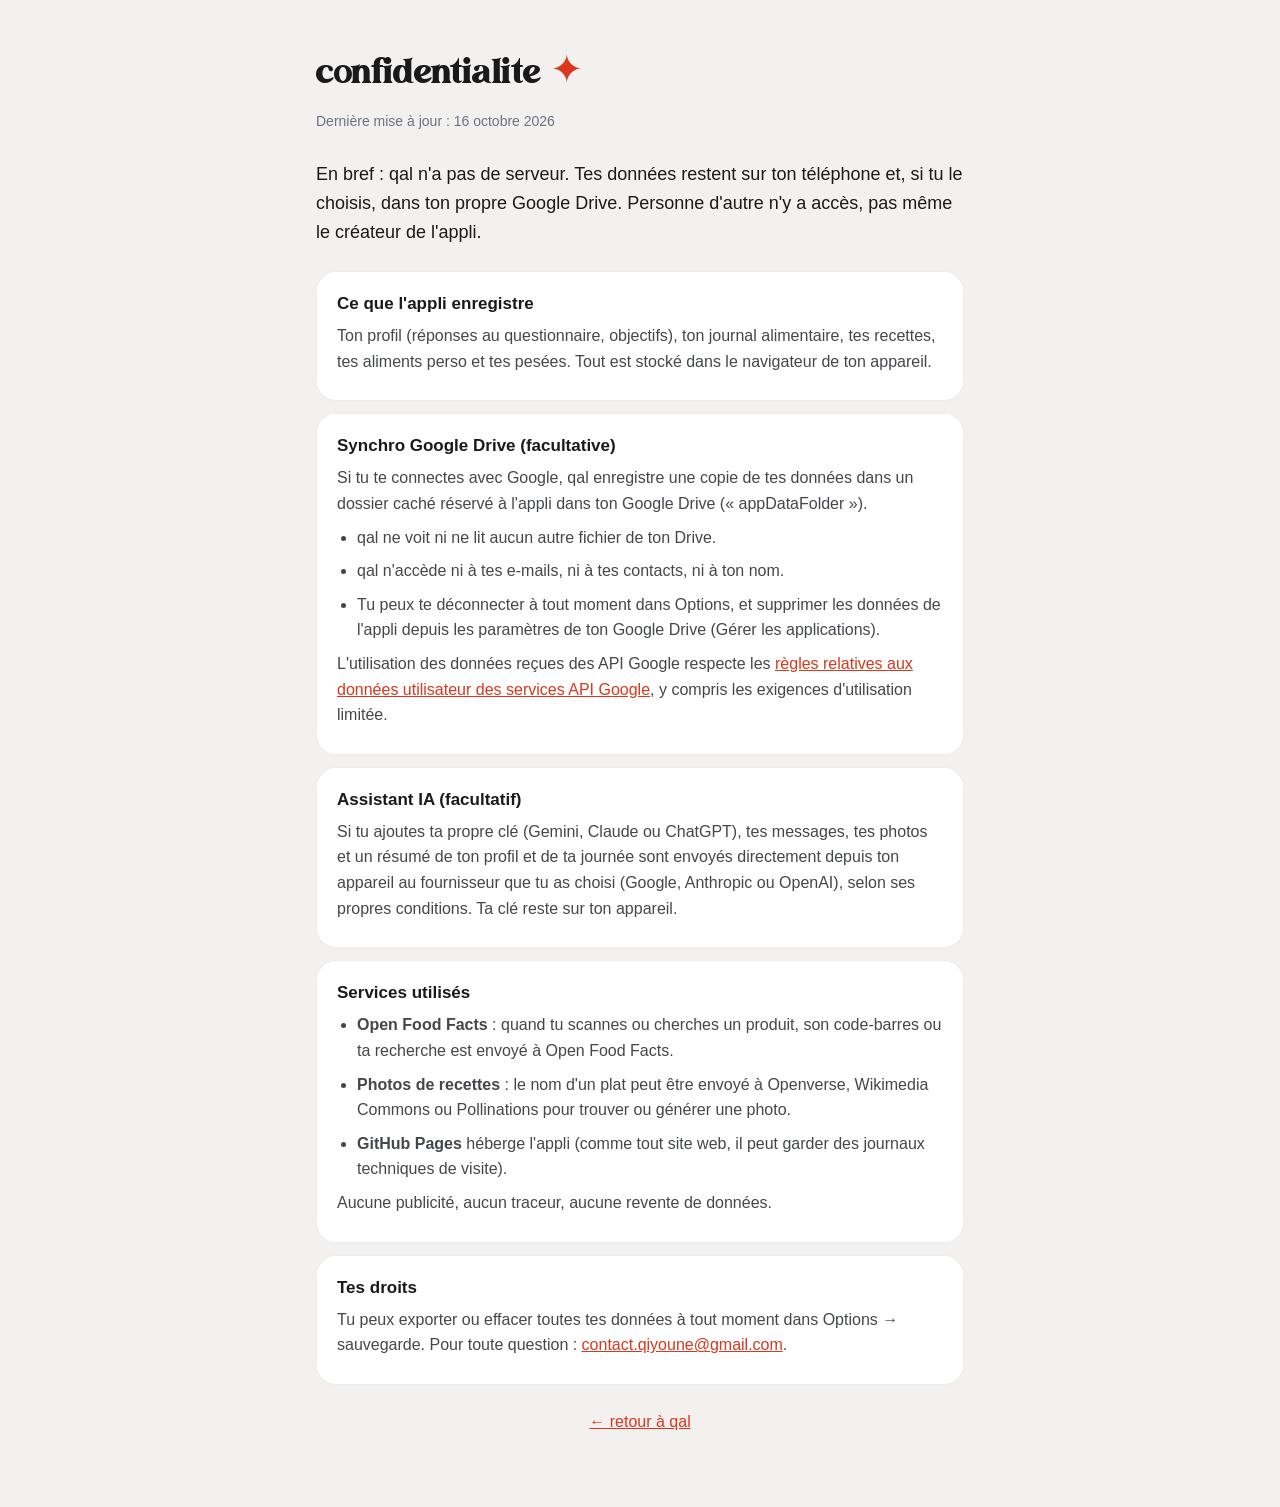
==== confidentialite.html @ 65cf1ebb "maj auto 16/10 13:33" ====
<!doctype html>
<html lang="fr">
<head>
  <meta charset="utf-8" />
  <meta name="viewport" content="width=device-width, initial-scale=1" />
  <title>qal ✦ · confidentialité</title>
  <meta name="description" content="Ce que qal fait (et ne fait pas) de tes données." />
  <link rel="icon" type="image/png" href="icons/favicon-32.png" />
  <style>
    @font-face { font-family: "Alstoria"; src: url("fonts/alstoria.woff") format("woff"); font-display: swap; unicode-range: U+0041-005A, U+0061-007A, U+0020; }
    :root { --accent: #DA371D; --bg: #F2F1F0; --surface: #FFFFFF; --ink: #1A1A1A; --text: #44474A; --muted: #6B7280; --border: rgba(26,26,26,.08); }
    @media (prefers-color-scheme: dark) { :root { --bg: #1C1715; --surface: #251F1C; --ink: #F4EFEA; --text: #D9D2CC; --muted: #A39A93; --border: rgba(255,255,255,.08); } }
    * { box-sizing: border-box; }
    body { margin: 0; background: var(--bg); color: var(--text); font: 16px/1.6 -apple-system, BlinkMacSystemFont, "Manrope", "Segoe UI", sans-serif; }
    main { max-width: 680px; margin: 0 auto; padding: 40px 16px 64px; }
    h1 { font-family: "Alstoria", Georgia, serif; font-weight: 400; font-size: 40px; color: var(--ink); margin: 0 0 6px; letter-spacing: -0.01em; }
    h1 span { color: var(--accent); }
    .date { color: var(--muted); font-size: 14px; margin: 0 0 28px; }
    section { background: var(--surface); border: 1px solid var(--border); border-radius: 20px; padding: 18px 20px; margin-bottom: 12px; }
    h2 { font-size: 17px; color: var(--ink); margin: 0 0 6px; }
    p, li { margin: 0 0 8px; }
    ul { padding-left: 20px; margin: 0; }
    a { color: var(--accent); }
    .lead { font-size: 18px; color: var(--ink); margin-bottom: 24px; }
  </style>
</head>
<body>
<main>
  <h1>confidentialite <span>✦</span></h1>
  <p class="date">Dernière mise à jour : 16 octobre 2026</p>
  <p class="lead">En bref : qal n'a pas de serveur. Tes données restent sur ton téléphone et, si tu le choisis, dans ton propre Google Drive. Personne d'autre n'y a accès, pas même le créateur de l'appli.</p>

  <section>
    <h2>Ce que l'appli enregistre</h2>
    <p>Ton profil (réponses au questionnaire, objectifs), ton journal alimentaire, tes recettes, tes aliments perso et tes pesées. Tout est stocké dans le navigateur de ton appareil.</p>
  </section>

  <section>
    <h2>Synchro Google Drive (facultative)</h2>
    <p>Si tu te connectes avec Google, qal enregistre une copie de tes données dans un dossier caché réservé à l'appli dans ton Google Drive (« appDataFolder »).</p>
    <ul>
      <li>qal ne voit ni ne lit aucun autre fichier de ton Drive.</li>
      <li>qal n'accède ni à tes e-mails, ni à tes contacts, ni à ton nom.</li>
      <li>Tu peux te déconnecter à tout moment dans Options, et supprimer les données de l'appli depuis les paramètres de ton Google Drive (Gérer les applications).</li>
    </ul>
    <p>L'utilisation des données reçues des API Google respecte les <a href="https://developers.google.com/terms/api-services-user-data-policy" target="_blank" rel="noopener">règles relatives aux données utilisateur des services API Google</a>, y compris les exigences d'utilisation limitée.</p>
  </section>

  <section>
    <h2>Assistant IA (facultatif)</h2>
    <p>Si tu ajoutes ta propre clé (Gemini, Claude ou ChatGPT), tes messages, tes photos et un résumé de ton profil et de ta journée sont envoyés directement depuis ton appareil au fournisseur que tu as choisi (Google, Anthropic ou OpenAI), selon ses propres conditions. Ta clé reste sur ton appareil.</p>
  </section>

  <section>
    <h2>Services utilisés</h2>
    <ul>
      <li><b>Open Food Facts</b> : quand tu scannes ou cherches un produit, son code-barres ou ta recherche est envoyé à Open Food Facts.</li>
      <li><b>Photos de recettes</b> : le nom d'un plat peut être envoyé à Openverse, Wikimedia Commons ou Pollinations pour trouver ou générer une photo.</li>
      <li><b>GitHub Pages</b> héberge l'appli (comme tout site web, il peut garder des journaux techniques de visite).</li>
    </ul>
    <p>Aucune publicité, aucun traceur, aucune revente de données.</p>
  </section>

  <section>
    <h2>Tes droits</h2>
    <p>Tu peux exporter ou effacer toutes tes données à tout moment dans Options → sauvegarde. Pour toute question : <a href="mailto:contact.qiyoune@gmail.com">contact.qiyoune@gmail.com</a>.</p>
  </section>

  <p style="text-align:center;margin-top:24px"><a href="./">← retour à qal</a></p>
</main>
</body>
</html>
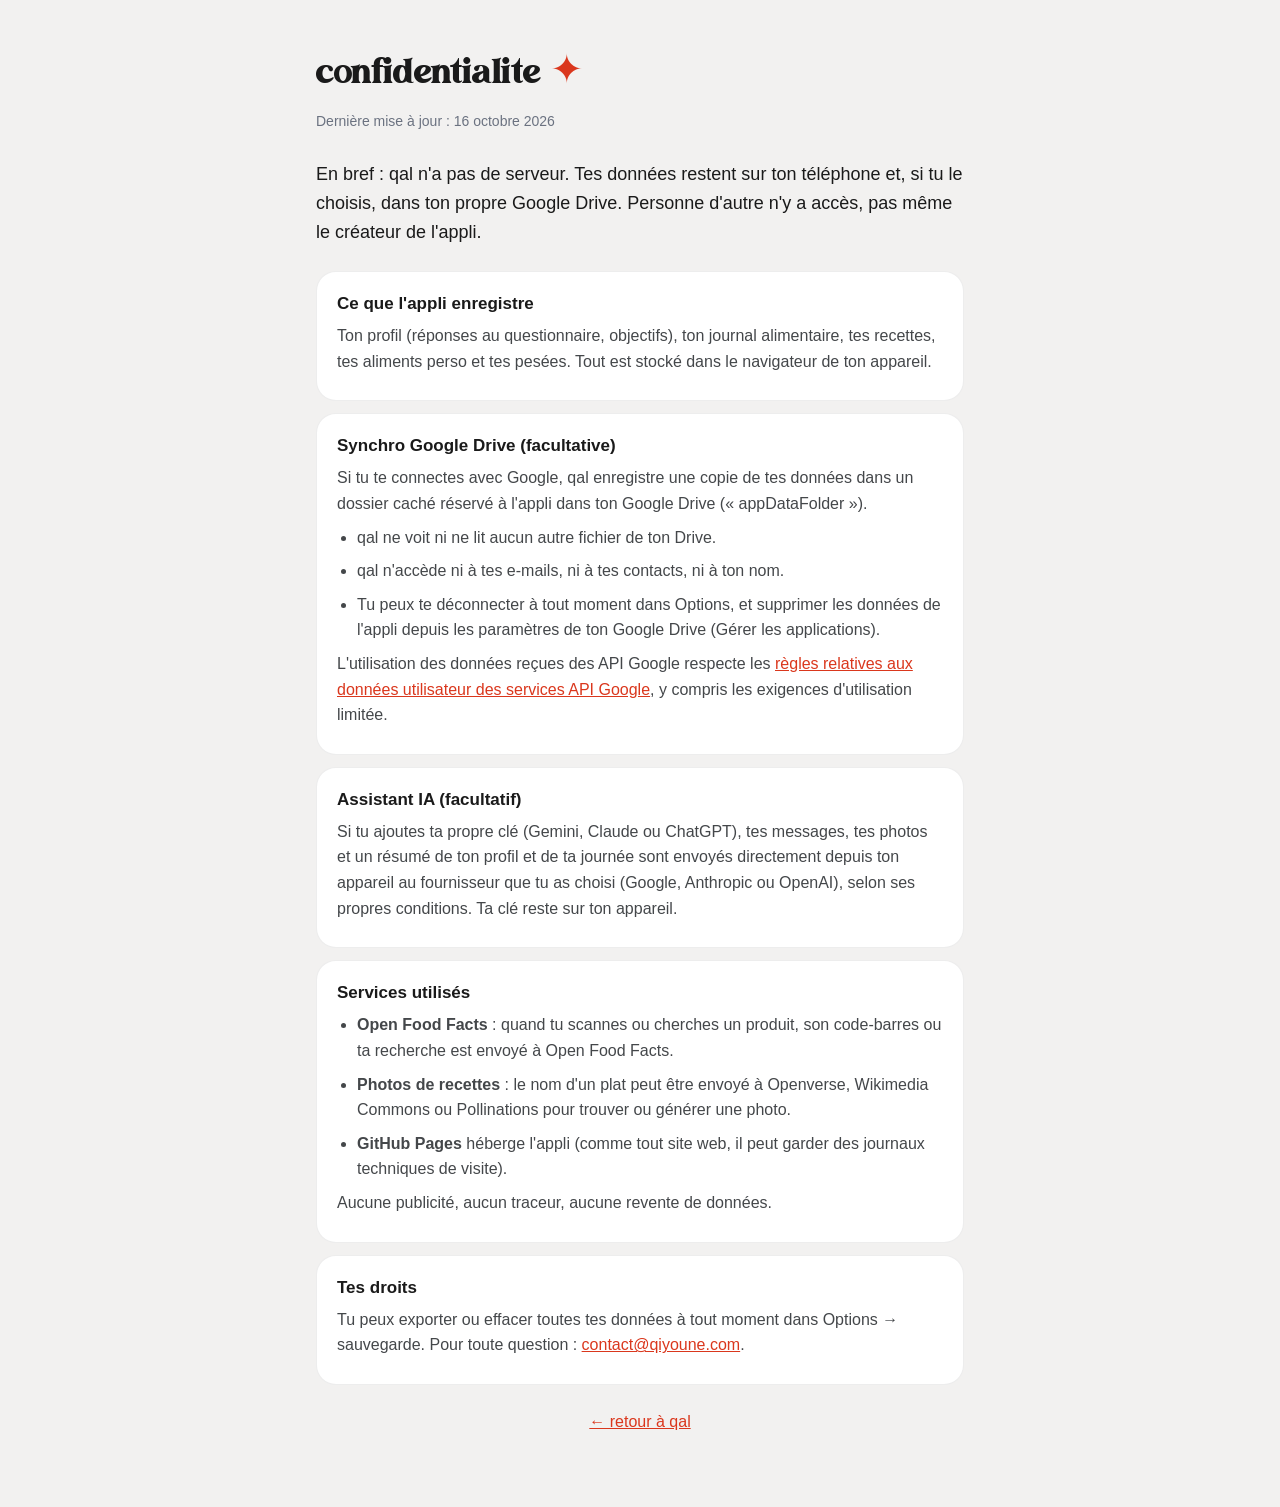
==== commit 4244f41d: "maj auto 16/10 13:58" ====
--- a/confidentialite.html
+++ b/confidentialite.html
@@ -63,7 +63,7 @@
 
   <section>
     <h2>Tes droits</h2>
-    <p>Tu peux exporter ou effacer toutes tes données à tout moment dans Options → sauvegarde. Pour toute question : <a href="mailto:contact.qiyoune@gmail.com">contact.qiyoune@gmail.com</a>.</p>
+    <p>Tu peux exporter ou effacer toutes tes données à tout moment dans Options → sauvegarde. Pour toute question : <a href="mailto:contact@qiyoune.com">contact@qiyoune.com</a>.</p>
   </section>
 
   <p style="text-align:center;margin-top:24px"><a href="./">← retour à qal</a></p>
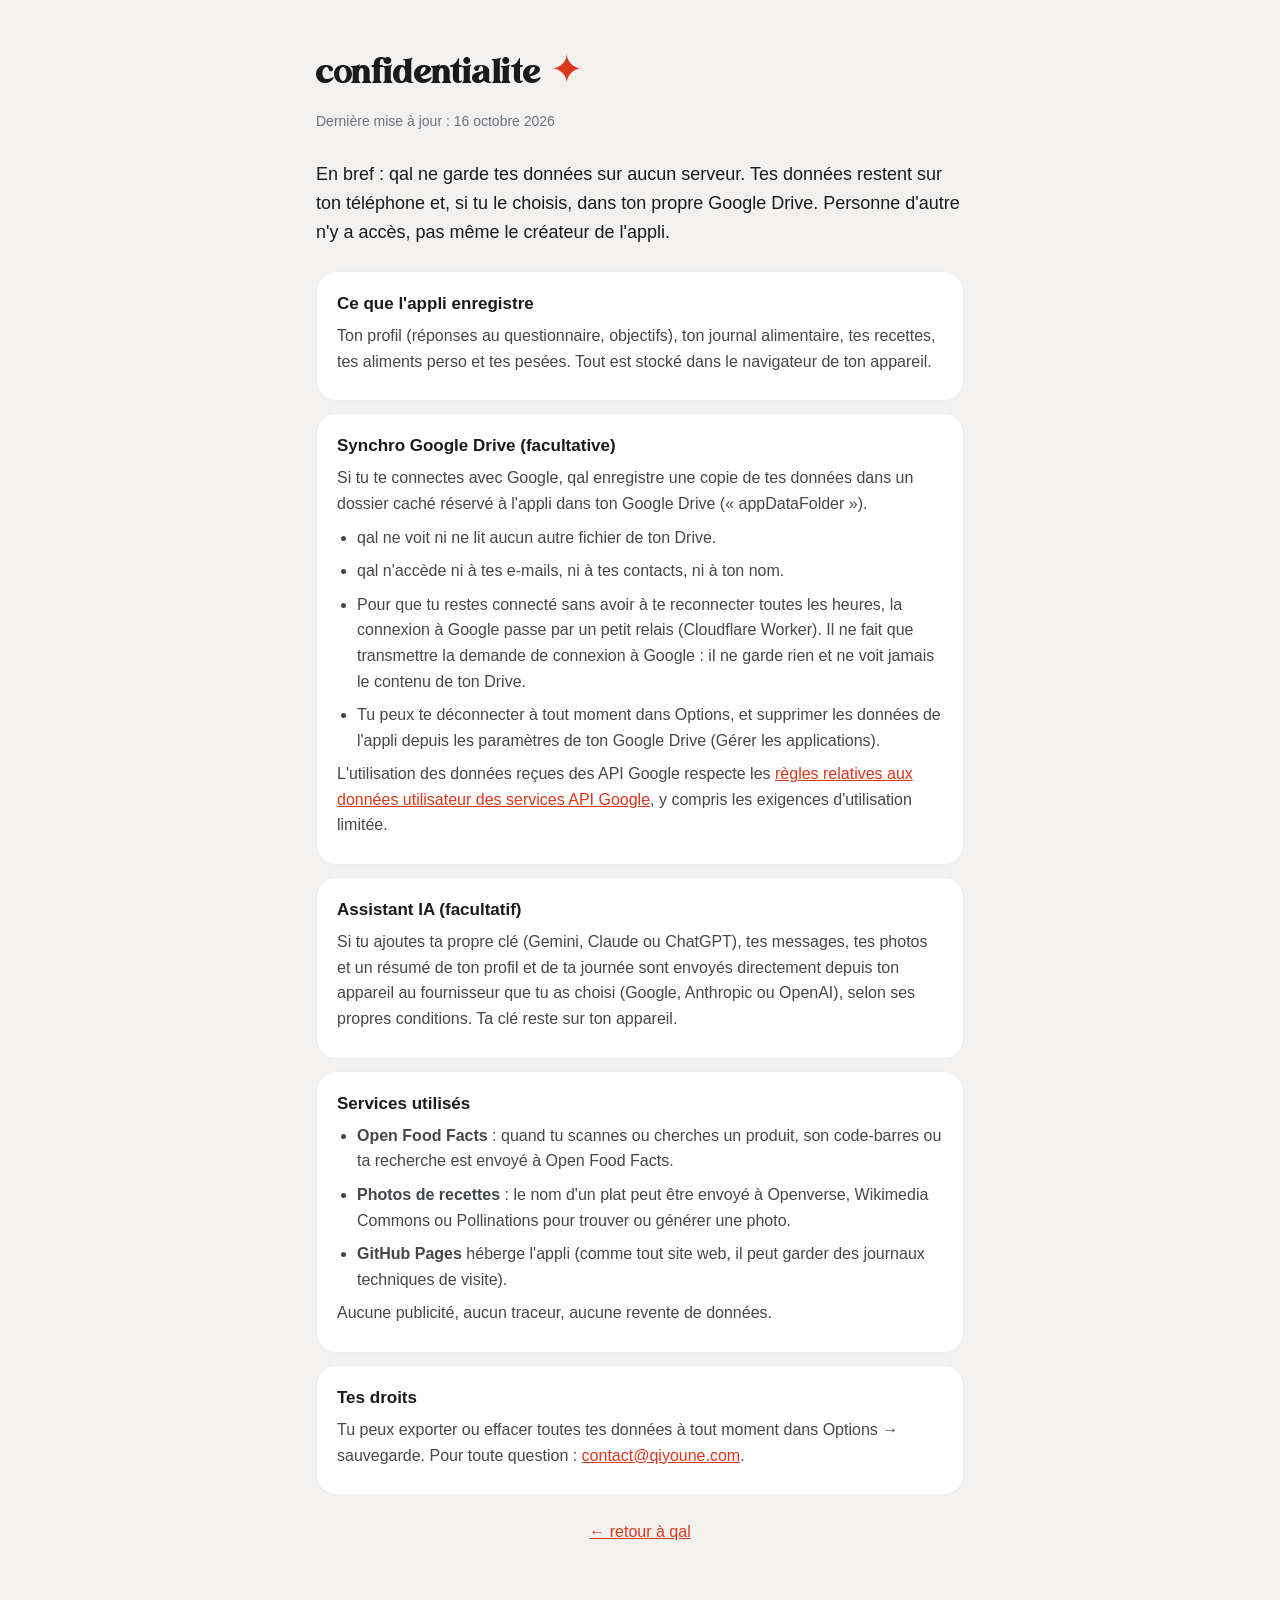
==== commit 9284ae95: "Synchro Google : connexion permanente via le relais qal-auth Co-Authored-By: Claude Fable 5.2 <norep" ====
--- a/confidentialite.html
+++ b/confidentialite.html
@@ -28,7 +28,7 @@
 <main>
   <h1>confidentialite <span>✦</span></h1>
   <p class="date">Dernière mise à jour : 16 octobre 2026</p>
-  <p class="lead">En bref : qal n'a pas de serveur. Tes données restent sur ton téléphone et, si tu le choisis, dans ton propre Google Drive. Personne d'autre n'y a accès, pas même le créateur de l'appli.</p>
+  <p class="lead">En bref : qal ne garde tes données sur aucun serveur. Tes données restent sur ton téléphone et, si tu le choisis, dans ton propre Google Drive. Personne d'autre n'y a accès, pas même le créateur de l'appli.</p>
 
   <section>
     <h2>Ce que l'appli enregistre</h2>
@@ -41,6 +41,7 @@
     <ul>
       <li>qal ne voit ni ne lit aucun autre fichier de ton Drive.</li>
       <li>qal n'accède ni à tes e-mails, ni à tes contacts, ni à ton nom.</li>
+      <li>Pour que tu restes connecté sans avoir à te reconnecter toutes les heures, la connexion à Google passe par un petit relais (Cloudflare Worker). Il ne fait que transmettre la demande de connexion à Google : il ne garde rien et ne voit jamais le contenu de ton Drive.</li>
       <li>Tu peux te déconnecter à tout moment dans Options, et supprimer les données de l'appli depuis les paramètres de ton Google Drive (Gérer les applications).</li>
     </ul>
     <p>L'utilisation des données reçues des API Google respecte les <a href="https://developers.google.com/terms/api-services-user-data-policy" target="_blank" rel="noopener">règles relatives aux données utilisateur des services API Google</a>, y compris les exigences d'utilisation limitée.</p>
